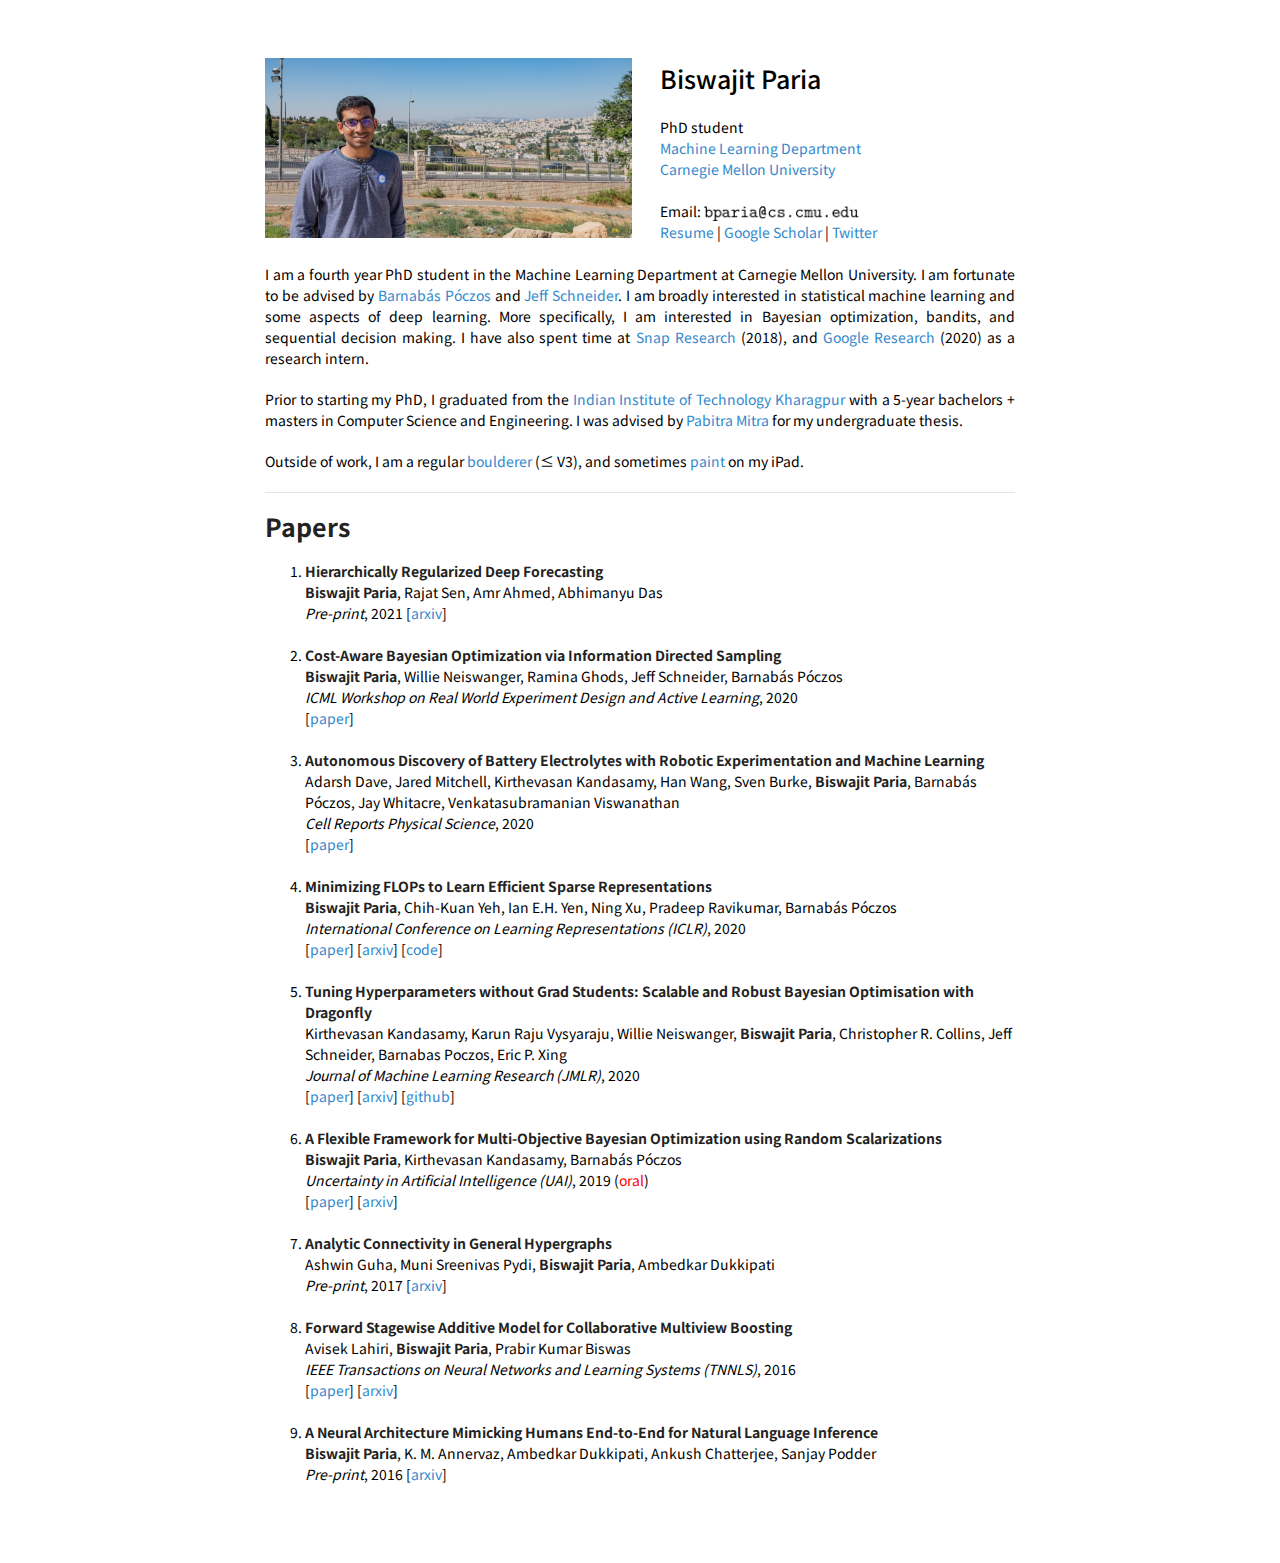
==== index.html @ da29a00e "Updating papers and main text" ====
<!doctype html>
<html>

<head>
    <meta charset="utf-8">
    <meta http-equiv="X-UA-Compatible" content="chrome=1">
    <title>Biswajit Paria Homepage</title>

    <link rel="stylesheet" href="styles/style.css">
    <link rel="stylesheet" href="styles/pygment_trac.css">
    <meta name="viewport" content="width=device-width, initial-scale=1, user-scalable=no">

    <!-- Global site tag (gtag.js) - Google Analytics -->
    <script async src="https://www.googletagmanager.com/gtag/js?id=UA-78443229-1"></script>
    <script>
    window.dataLayer = window.dataLayer || [];
    function gtag(){dataLayer.push(arguments);}
    gtag('js', new Date());

    gtag('config', 'UA-78443229-1');
    </script>

</head>

<body>
    <div class='wrapper'>
        <div>
            <div style="display: inline-block;">
                <a href="https://en.wikipedia.org/wiki/Jerusalem" target="_blank">
                    <img href="https://en.wikipedia.org/wiki/Jerusalem" src="./img/jerusalem.jpg" height=180/>
                </a>
            </div>
            <div style="display: inline-block; margin:0 0 0 25px;">
                <p style="font-size:25px; font-weight:500;">Biswajit Paria</p>
                PhD student<br>
                <a href="https://www.ml.cmu.edu/" target="_blank">Machine Learning Department</a><br>
                <a href="https://www.cmu.edu/" target="_blank">Carnegie Mellon University</a><br>
                <br>
                Email: <img align="center" src="./img/cmu_email.png" height=15/><br>
                <a href="files/bparia_resume.pdf">Resume</a> |
                <a href="https://scholar.google.com/citations?user=8tgfu84AAAAJ&hl=en">Google Scholar</a> |
                <a href="https://twitter.com/biswajitsc">Twitter</a>
            </div>
        </div>

        <br>

        <p align='justify'>
            I am a fourth year PhD student in the Machine Learning Department at
            Carnegie Mellon University. I am fortunate to be advised by
            <a href="https://www.cs.cmu.edu/~bapoczos/">Barnabás Póczos</a> and
            <a href="https://www.cs.cmu.edu/~schneide/">Jeff Schneider</a>. I am
            broadly interested in statistical machine learning and some aspects
            of deep learning. More specifically, I am interested in Bayesian optimization,
            bandits, and sequential decision making. I have also spent time at
            <a href="https://research.snap.com/">Snap Research</a> (2018),
            and <a href="https://research.google/">Google Research</a> (2020) as a research intern.
        </p>

        <p align='justify'>
            Prior to starting my PhD, I graduated from the <a href="http://iitkgp.ac.in">Indian Institute of Technology Kharagpur</a>
            with a 5-year bachelors + masters in Computer Science and Engineering.
            I was advised by <a href="http://cse.iitkgp.ac.in/~pabitra/">Pabitra Mitra</a>
            for my undergraduate thesis.
        </p>

        <p align='justify'>
            Outside of work, I am a regular <a href="https://en.wikipedia.org/wiki/Bouldering">boulderer</a> (≤ V3),
            and sometimes <a href="https://www.deviantart.com/biswajitsc/gallery">paint</a> on my iPad.
        </p>
        <hr>
        <h1>Papers</h1>
        <ol>
            <li>
                <b>Hierarchically Regularized Deep Forecasting</b><br>
                <b>Biswajit Paria</b>, Rajat Sen, Amr Ahmed, Abhimanyu Das<br>
                <i>Pre-print</i>, 2021 [<a href="https://arxiv.org/pdf/2106.07630.pdf">arxiv</a>]
            </li>
            <br>
            <li>
                <b>Cost-Aware Bayesian Optimization via Information Directed Sampling</b><br>
                <b>Biswajit Paria</b>, Willie Neiswanger, Ramina Ghods, Jeff Schneider, Barnabás Póczos<br>
                <i>ICML Workshop on Real World Experiment Design and Active Learning</i>, 2020<br>
                [<a href="https://realworldml.github.io/files/cr/29_Cost_Aware_BO_ICML_2020_Workshop.pdf">paper</a>]
            </li>
            <br>
            <li>
                <b>Autonomous Discovery of Battery Electrolytes with Robotic Experimentation and Machine Learning</b><br>
                Adarsh Dave, Jared Mitchell, Kirthevasan Kandasamy, Han Wang, Sven Burke, <b>Biswajit Paria</b>, Barnabás Póczos, Jay Whitacre, Venkatasubramanian Viswanathan<br>
                <i>Cell Reports Physical Science</i>, 2020<br>
                [<a href="https://www.sciencedirect.com/science/article/pii/S2666386420302861">paper</a>]
            </li>
            <br>
            <li>
                <b>Minimizing FLOPs to Learn Efficient Sparse Representations</b><br>
                <b>Biswajit Paria</b>, Chih-Kuan Yeh, Ian E.H. Yen, Ning Xu, Pradeep Ravikumar, Barnabás Póczos<br>
                <i>International Conference on Learning Representations (ICLR)</i>, 2020<br>
                [<a href="https://openreview.net/pdf?id=SygpC6Ntvr">paper</a>]
                [<a href="https://arxiv.org/pdf/2004.05665.pdf">arxiv</a>]
                [<a href="https://github.com/biswajitsc/sparse-embed">code</a>]
            </li>
            <br>
            <li>
                <b>Tuning Hyperparameters without Grad Students: Scalable and Robust Bayesian Optimisation with Dragonfly</b><br>
                Kirthevasan Kandasamy, Karun Raju Vysyaraju, Willie Neiswanger, <b>Biswajit Paria</b>,
                Christopher R. Collins, Jeff Schneider, Barnabas Poczos, Eric P. Xing<br>
                <i>Journal of Machine Learning Research (JMLR)</i>, 2020<br>
                [<a href="https://www.jmlr.org/papers/volume21/18-223/18-223.pdf">paper</a>]
                [<a href="https://arxiv.org/pdf/1903.06694.pdf">arxiv</a>]
                [<a href="https://github.com/dragonfly/dragonfly">github</a>]

            </li>
            <br>
            <li>
                <b>A Flexible Framework for Multi-Objective Bayesian Optimization using Random Scalarizations</b><br>
                <b>Biswajit Paria</b>, Kirthevasan Kandasamy, Barnabás Póczos<br>
                <i>Uncertainty in Artificial Intelligence (UAI)</i>, 2019 (<font color='red'>oral</font>)<br>
                [<a href="http://auai.org/uai2019/proceedings/papers/267.pdf">paper</a>]
                [<a href="https://arxiv.org/pdf/1805.12168.pdf">arxiv</a>]
            </li>
            <br>
            <li>
                <b>Analytic Connectivity in General Hypergraphs</b><br>
                Ashwin Guha, Muni Sreenivas Pydi, <b>Biswajit Paria</b>, Ambedkar Dukkipati<br>
                <i>Pre-print</i>, 2017 [<a href="https://arxiv.org/pdf/1701.04548">arxiv</a>]
            </li>
            <br>
            <li>
                <b>Forward Stagewise Additive Model for Collaborative Multiview Boosting</b><br>
                Avisek Lahiri, <b>Biswajit Paria</b>, Prabir Kumar Biswas<br>
                <i>IEEE Transactions on Neural Networks and Learning Systems (TNNLS)</i>, 2016<br>
                [<a href="https://ieeexplore.ieee.org/abstract/document/7778196">paper</a>]
                [<a href="https://arxiv.org/pdf/1608.01874">arxiv</a>]
            </li>
            <br>
            <li>
                <b>A Neural Architecture Mimicking Humans End-to-End for Natural Language Inference</b><br>
                <b>Biswajit Paria</b>, K. M. Annervaz, Ambedkar Dukkipati, Ankush Chatterjee, Sanjay Podder<br>
                <i>Pre-print</i>, 2016 [<a href="https://arxiv.org/pdf/1611.04741">arxiv</a>]
            </li>
        </ol>
    </div>
</body>

</html>
---- styles/style.css ----
@import url(https://fonts.googleapis.com/css2?family=Noto+Sans+JP:wght@300;400;500;700&family=Noto+Sans:ital,wght@0,400;0,700;1,400;1,700);

body {
  padding:50px;
  font: 14px/1.5 "Noto Sans JP", "Helvetica Neue", Helvetica, Arial, sans-serif;
  /* font:15px "Noto Sans", "Helvetica Neue", Helvetica, Arial, sans-serif;*/
  color: #000;
  font-weight:400;
}

b {
  font:14px/1.5 "Noto Sans JP", Arial, "Arial", Arial, sans-serif;
  color:#222;
  font-weight:700;
}

h1, h2, h3, h4, h5, h6 {
  color:#222;
  margin:0 0 20px;
}

p, ul, ol, table, pre, dl {
  margin:0 0 20px;
}

h1, h2, h3 {
  line-height:1.1;
}

h1 {
  font-size:25px;
}

h2 {
  color:#393939;
}

h3, h4, h5, h6 {
  color:#494949;
}

a {
  /*color:#39c*/
  color:#38c;
  font-weight:400;
  text-decoration:none;
}

a small {
  font-size:11px;
  color:#777;
  margin-top:-0.6em;
  display:block;
}

.wrapper {
  width:750px;
  margin:0 auto;
}

blockquote {
  border-left:1px solid #e5e5e5;
  margin:0;
  padding:0 0 0 20px;
  font-style:italic;
}

code, pre {
  font-family:Monaco, Bitstream Vera Sans Mono, Lucida Console, Terminal;
  color:#333;
  font-size:12px;
}

pre {
  padding:8px 15px;
  background: #f8f8f8;  
  border-radius:5px;
  border:1px solid #e5e5e5;
  overflow-x: auto;
}

table {
  width:100%;
  border-collapse:collapse;
}

th, td {
  text-align:left;
  padding:5px 10px;
  border-bottom:1px solid #e5e5e5;
}

dt {
  color:#444;
  font-weight:700;
}

th {
  color:#444;
}

img {
  max-width:100%;
}

header {
  width:100px;
  float:left;
  position:fixed;
}

header ul {
  list-style:none;
  height:40px;
  
  padding:0;
  
  background: #eee;
  background: -moz-linear-gradient(top, #f8f8f8 0%, #dddddd 100%);
  background: -webkit-gradient(linear, left top, left bottom, color-stop(0%,#f8f8f8), color-stop(100%,#dddddd));
  background: -webkit-linear-gradient(top, #f8f8f8 0%,#dddddd 100%);
  background: -o-linear-gradient(top, #f8f8f8 0%,#dddddd 100%);
  background: -ms-linear-gradient(top, #f8f8f8 0%,#dddddd 100%);
  background: linear-gradient(top, #f8f8f8 0%,#dddddd 100%);
  
  border-radius:5px;
  border:1px solid #d2d2d2;
  box-shadow:inset #fff 0 1px 0, inset rgba(0,0,0,0.03) 0 -1px 0;
  width:270px;
}

header li {
  width:89px;
  float:left;
  border-right:1px solid #d2d2d2;
  height:40px;
}

header ul a {
  line-height:1;
  font-size:11px;
  color:#999;
  display:block;
  text-align:center;
  padding-top:6px;
  height:40px;
}

strong {
  color:#222;
  font-weight:700;
}

header ul li + li {
  width:88px;
  border-left:1px solid #fff;
}

header ul li + li + li {
  border-right:none;
  width:89px;
}

header ul a strong {
  font-size:14px;
  display:block;
  color:#222;
}

section {
  width:800px;
  float:right;
  padding-bottom:50px;
}

small {
  font-size:11px;
}

hr {
  border:0;
  background:#e5e5e5;
  height:1px;
  margin:0 0 20px;
}

footer {
  width:270px;
  float:left;
  position:fixed;
  bottom:50px;
}

@media print, screen and (max-width: 960px) {
  
  div.wrapper {
    width:auto;
    margin:0;
  }
  
  header, section, footer {
    float:none;
    position:static;
    width:auto;
  }
  
  header {
    padding-right:320px;
  }
  
  section {
    border:1px solid #e5e5e5;
    border-width:1px 0;
    padding:20px 0;
    margin:0 0 20px;
  }
  
  header a small {
    display:inline;
  }
  
  header ul {
    position:absolute;
    right:50px;
    top:52px;
  }
}

@media print, screen and (max-width: 720px) {
  body {
    word-wrap:break-word;
  }
  
  header {
    padding:0;
  }
  
  header ul, header p.view {
    position:static;
  }
  
  pre, code {
    word-wrap:normal;
  }
}

@media print, screen and (max-width: 480px) {
  body {
    padding:15px;
  }
  
  header ul {
    display:none;
  }
}

@media print {
  body {
    padding:0.4in;
    font-size:12pt;
    color:#444;
  }
}
---- styles/pygment_trac.css ----
.highlight  { background: #ffffff; }
.highlight .c { color: #999988; font-style: italic } /* Comment */
.highlight .err { color: #a61717; background-color: #e3d2d2 } /* Error */
.highlight .k { font-weight: bold } /* Keyword */
.highlight .o { font-weight: bold } /* Operator */
.highlight .cm { color: #999988; font-style: italic } /* Comment.Multiline */
.highlight .cp { color: #999999; font-weight: bold } /* Comment.Preproc */
.highlight .c1 { color: #999988; font-style: italic } /* Comment.Single */
.highlight .cs { color: #999999; font-weight: bold; font-style: italic } /* Comment.Special */
.highlight .gd { color: #000000; background-color: #ffdddd } /* Generic.Deleted */
.highlight .gd .x { color: #000000; background-color: #ffaaaa } /* Generic.Deleted.Specific */
.highlight .ge { font-style: italic } /* Generic.Emph */
.highlight .gr { color: #aa0000 } /* Generic.Error */
.highlight .gh { color: #999999 } /* Generic.Heading */
.highlight .gi { color: #000000; background-color: #ddffdd } /* Generic.Inserted */
.highlight .gi .x { color: #000000; background-color: #aaffaa } /* Generic.Inserted.Specific */
.highlight .go { color: #888888 } /* Generic.Output */
.highlight .gp { color: #555555 } /* Generic.Prompt */
.highlight .gs { font-weight: bold } /* Generic.Strong */
.highlight .gu { color: #800080; font-weight: bold; } /* Generic.Subheading */
.highlight .gt { color: #aa0000 } /* Generic.Traceback */
.highlight .kc { font-weight: bold } /* Keyword.Constant */
.highlight .kd { font-weight: bold } /* Keyword.Declaration */
.highlight .kn { font-weight: bold } /* Keyword.Namespace */
.highlight .kp { font-weight: bold } /* Keyword.Pseudo */
.highlight .kr { font-weight: bold } /* Keyword.Reserved */
.highlight .kt { color: #445588; font-weight: bold } /* Keyword.Type */
.highlight .m { color: #009999 } /* Literal.Number */
.highlight .s { color: #d14 } /* Literal.String */
.highlight .na { color: #008080 } /* Name.Attribute */
.highlight .nb { color: #0086B3 } /* Name.Builtin */
.highlight .nc { color: #445588; font-weight: bold } /* Name.Class */
.highlight .no { color: #008080 } /* Name.Constant */
.highlight .ni { color: #800080 } /* Name.Entity */
.highlight .ne { color: #990000; font-weight: bold } /* Name.Exception */
.highlight .nf { color: #990000; font-weight: bold } /* Name.Function */
.highlight .nn { color: #555555 } /* Name.Namespace */
.highlight .nt { color: #000080 } /* Name.Tag */
.highlight .nv { color: #008080 } /* Name.Variable */
.highlight .ow { font-weight: bold } /* Operator.Word */
.highlight .w { color: #bbbbbb } /* Text.Whitespace */
.highlight .mf { color: #009999 } /* Literal.Number.Float */
.highlight .mh { color: #009999 } /* Literal.Number.Hex */
.highlight .mi { color: #009999 } /* Literal.Number.Integer */
.highlight .mo { color: #009999 } /* Literal.Number.Oct */
.highlight .sb { color: #d14 } /* Literal.String.Backtick */
.highlight .sc { color: #d14 } /* Literal.String.Char */
.highlight .sd { color: #d14 } /* Literal.String.Doc */
.highlight .s2 { color: #d14 } /* Literal.String.Double */
.highlight .se { color: #d14 } /* Literal.String.Escape */
.highlight .sh { color: #d14 } /* Literal.String.Heredoc */
.highlight .si { color: #d14 } /* Literal.String.Interpol */
.highlight .sx { color: #d14 } /* Literal.String.Other */
.highlight .sr { color: #009926 } /* Literal.String.Regex */
.highlight .s1 { color: #d14 } /* Literal.String.Single */
.highlight .ss { color: #990073 } /* Literal.String.Symbol */
.highlight .bp { color: #999999 } /* Name.Builtin.Pseudo */
.highlight .vc { color: #008080 } /* Name.Variable.Class */
.highlight .vg { color: #008080 } /* Name.Variable.Global */
.highlight .vi { color: #008080 } /* Name.Variable.Instance */
.highlight .il { color: #009999 } /* Literal.Number.Integer.Long */

.type-csharp .highlight .k { color: #0000FF }
.type-csharp .highlight .kt { color: #0000FF }
.type-csharp .highlight .nf { color: #000000; font-weight: normal }
.type-csharp .highlight .nc { color: #2B91AF }
.type-csharp .highlight .nn { color: #000000 }
.type-csharp .highlight .s { color: #A31515 }
.type-csharp .highlight .sc { color: #A31515 }
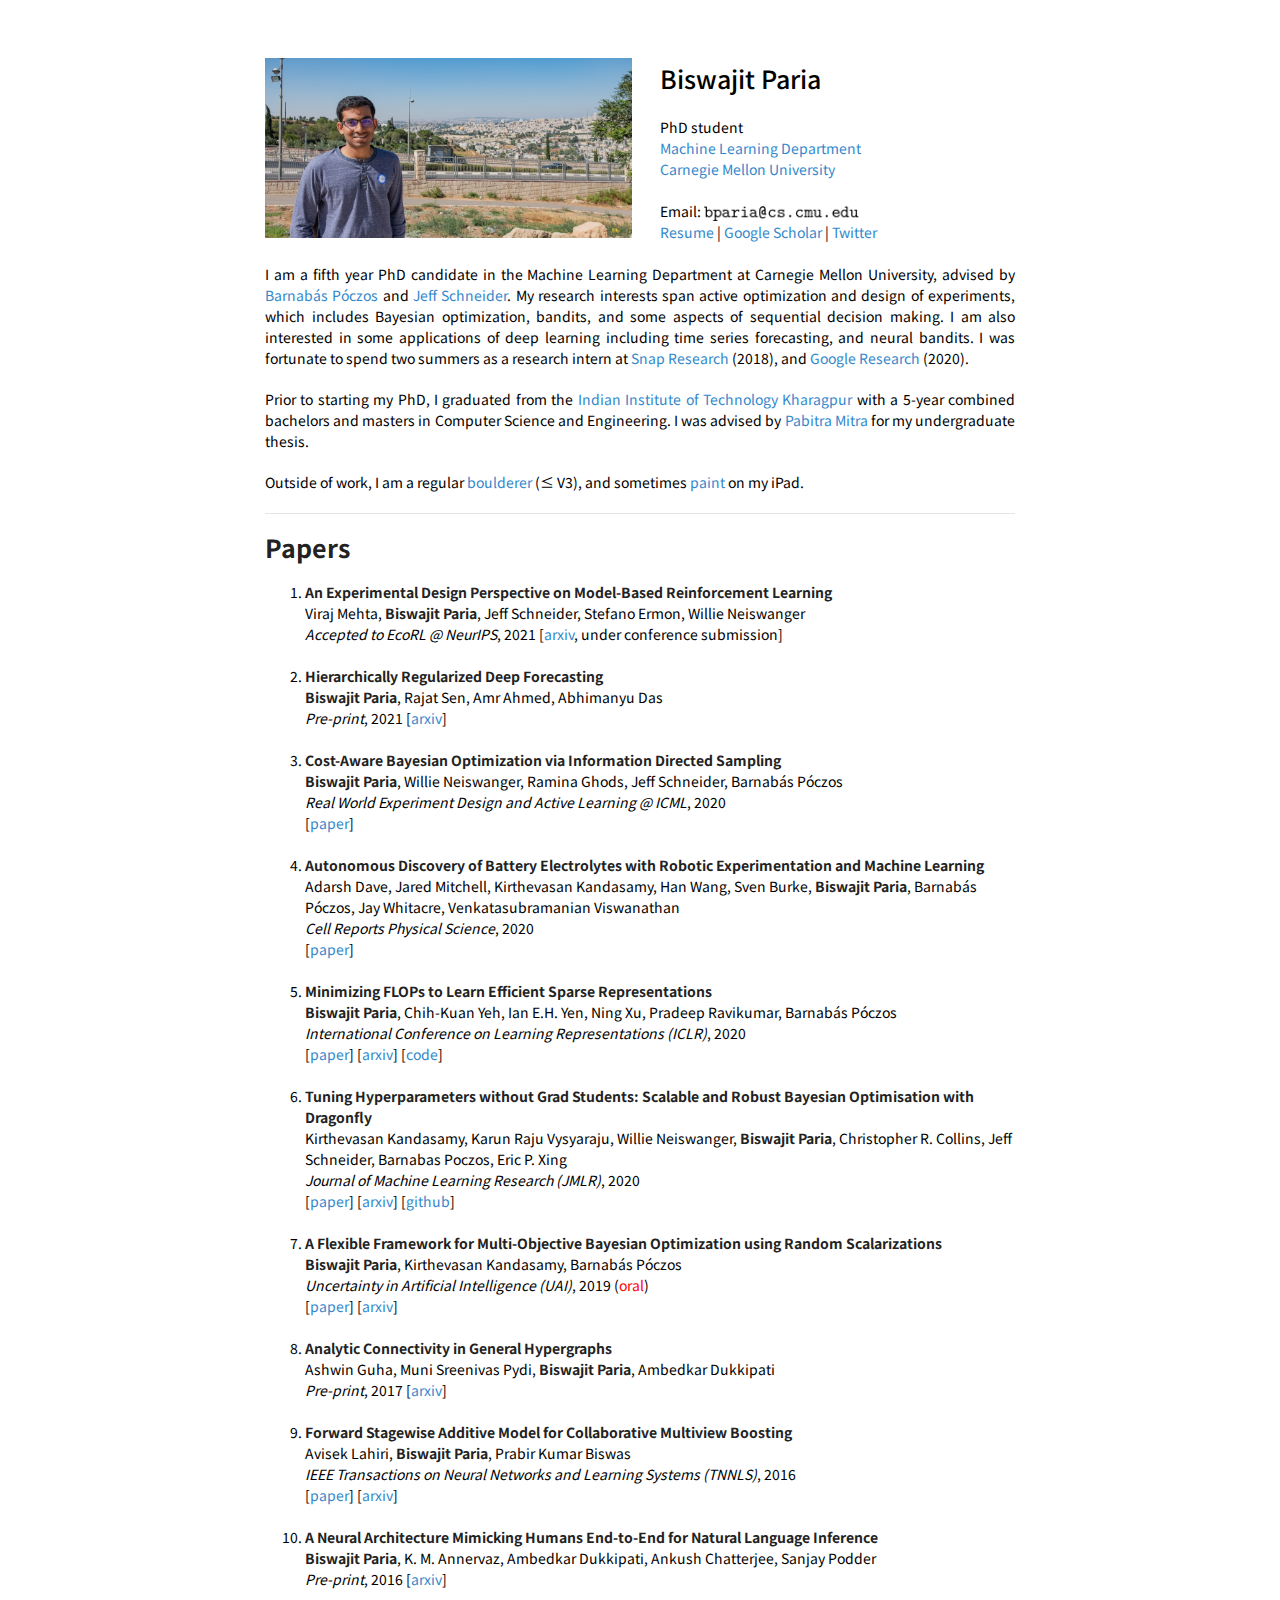
==== commit 7a1df27a: "Updated papers and resume" ====
--- a/index.html
+++ b/index.html
@@ -37,7 +37,7 @@
                 <a href="https://www.cmu.edu/" target="_blank">Carnegie Mellon University</a><br>
                 <br>
                 Email: <img align="center" src="./img/cmu_email.png" height=15/><br>
-                <a href="files/bparia_resume.pdf">Resume</a> |
+                <a href="files/biswajit_resume.pdf">Resume</a> |
                 <a href="https://scholar.google.com/citations?user=8tgfu84AAAAJ&hl=en">Google Scholar</a> |
                 <a href="https://twitter.com/biswajitsc">Twitter</a>
             </div>
@@ -46,20 +46,21 @@
         <br>
 
         <p align='justify'>
-            I am a fourth year PhD student in the Machine Learning Department at
-            Carnegie Mellon University. I am fortunate to be advised by
+            I am a fifth year PhD candidate in the Machine Learning Department at
+            Carnegie Mellon University, advised by
             <a href="https://www.cs.cmu.edu/~bapoczos/">Barnabás Póczos</a> and
-            <a href="https://www.cs.cmu.edu/~schneide/">Jeff Schneider</a>. I am
-            broadly interested in statistical machine learning and some aspects
-            of deep learning. More specifically, I am interested in Bayesian optimization,
-            bandits, and sequential decision making. I have also spent time at
+            <a href="https://www.cs.cmu.edu/~schneide/">Jeff Schneider</a>. My research interests
+            span active optimization and design of experiments, which includes Bayesian optimization,
+            bandits, and some aspects of sequential decision making. I am also interested in some applications
+            of deep learning including time series forecasting, and neural bandits. I was fortunate to spend
+            two summers as a research intern at
             <a href="https://research.snap.com/">Snap Research</a> (2018),
-            and <a href="https://research.google/">Google Research</a> (2020) as a research intern.
+            and <a href="https://research.google/">Google Research</a> (2020).
         </p>
 
         <p align='justify'>
             Prior to starting my PhD, I graduated from the <a href="http://iitkgp.ac.in">Indian Institute of Technology Kharagpur</a>
-            with a 5-year bachelors + masters in Computer Science and Engineering.
+            with a 5-year combined bachelors and masters in Computer Science and Engineering.
             I was advised by <a href="http://cse.iitkgp.ac.in/~pabitra/">Pabitra Mitra</a>
             for my undergraduate thesis.
         </p>
@@ -72,6 +73,12 @@
         <h1>Papers</h1>
         <ol>
             <li>
+                <b>An Experimental Design Perspective on Model-Based Reinforcement Learning</b><br>
+                Viraj Mehta, <b>Biswajit Paria</b>, Jeff Schneider, Stefano Ermon, Willie Neiswanger<br>
+                <i>Accepted to EcoRL @ NeurIPS</i>, 2021 [<a href="https://arxiv.org/pdf/2112.05244.pdf">arxiv</a>, under conference submission]
+            </li>
+            <br>
+            <li>
                 <b>Hierarchically Regularized Deep Forecasting</b><br>
                 <b>Biswajit Paria</b>, Rajat Sen, Amr Ahmed, Abhimanyu Das<br>
                 <i>Pre-print</i>, 2021 [<a href="https://arxiv.org/pdf/2106.07630.pdf">arxiv</a>]
@@ -80,7 +87,7 @@
             <li>
                 <b>Cost-Aware Bayesian Optimization via Information Directed Sampling</b><br>
                 <b>Biswajit Paria</b>, Willie Neiswanger, Ramina Ghods, Jeff Schneider, Barnabás Póczos<br>
-                <i>ICML Workshop on Real World Experiment Design and Active Learning</i>, 2020<br>
+                <i>Real World Experiment Design and Active Learning @ ICML</i>, 2020<br>
                 [<a href="https://realworldml.github.io/files/cr/29_Cost_Aware_BO_ICML_2020_Workshop.pdf">paper</a>]
             </li>
             <br>
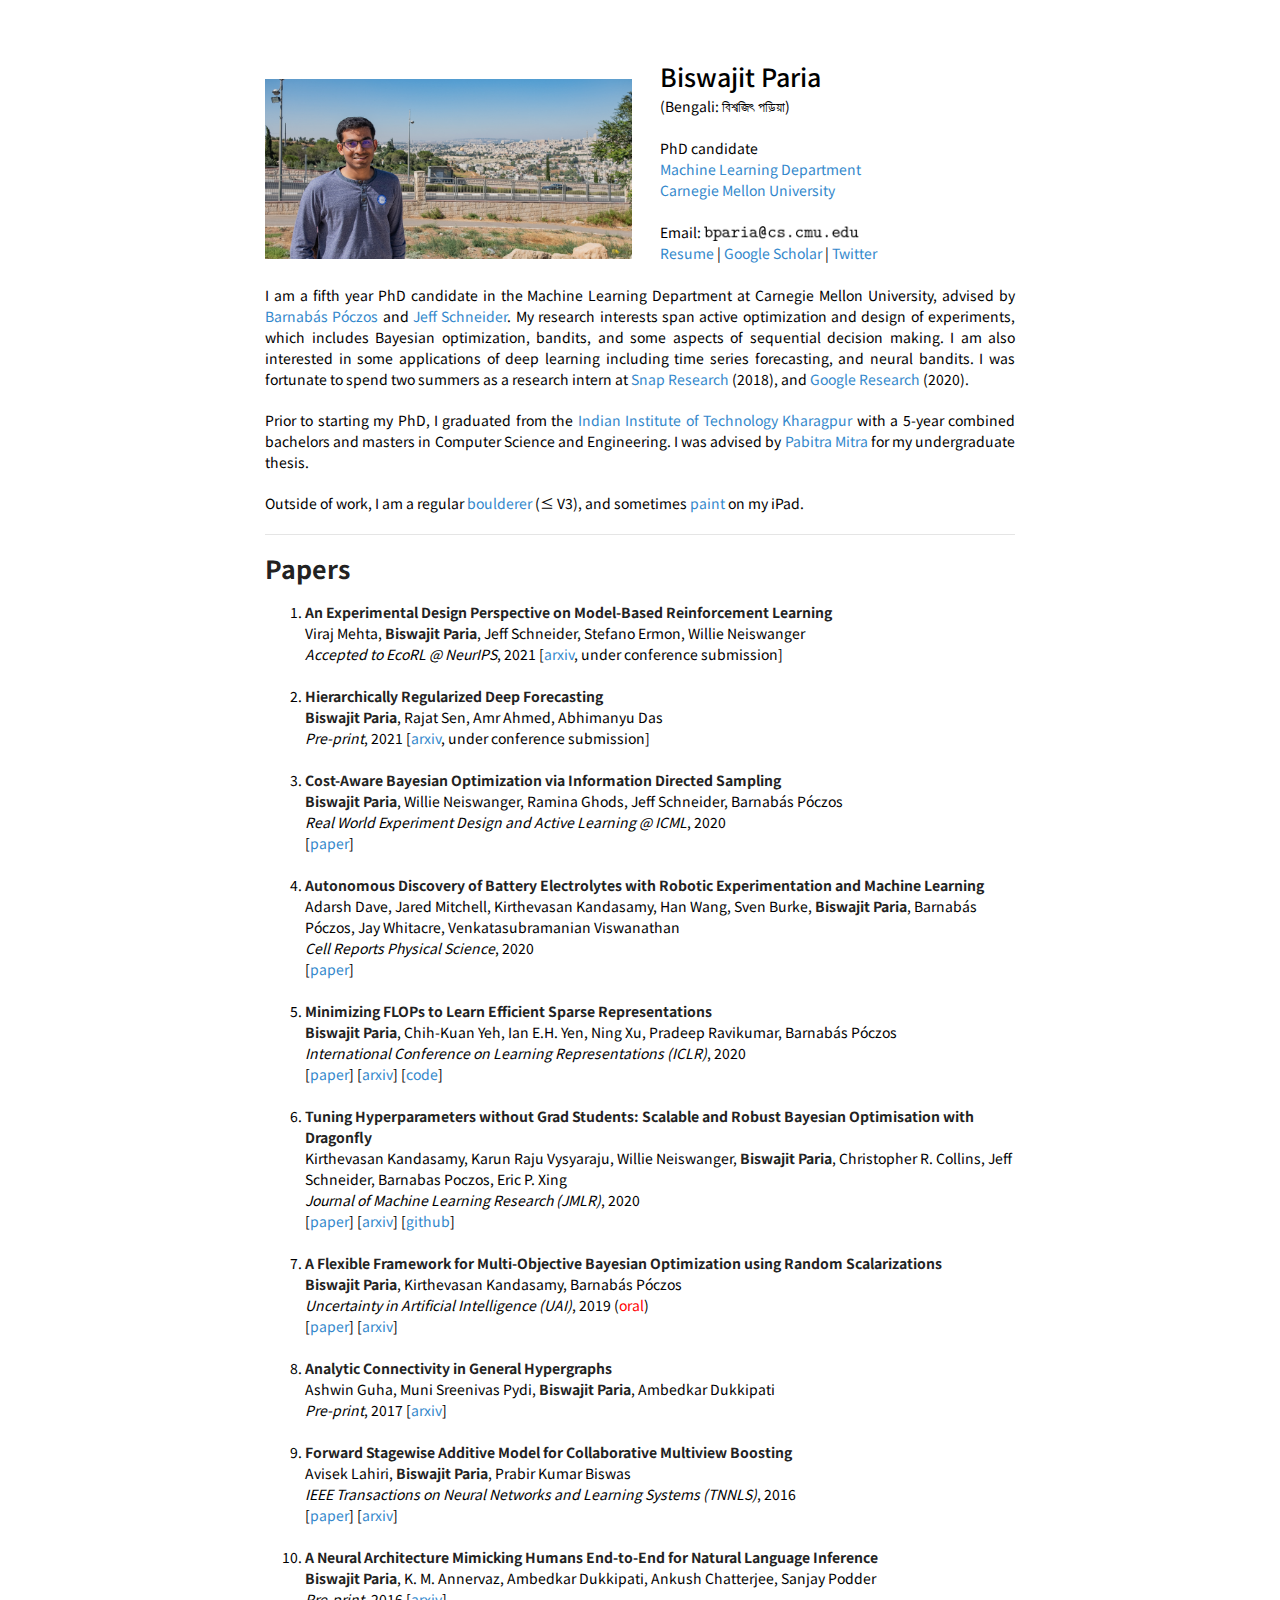
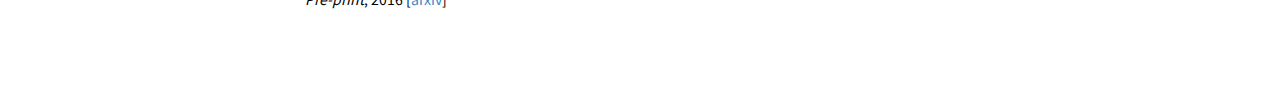
==== commit dc0aaae4: "Added bangla name and minor edits" ====
--- a/index.html
+++ b/index.html
@@ -31,8 +31,11 @@
                 </a>
             </div>
             <div style="display: inline-block; margin:0 0 0 25px;">
-                <p style="font-size:25px; font-weight:500;">Biswajit Paria</p>
-                PhD student<br>
+                <p style="font-size:25px; font-weight:500; margin: 0 0 0 0">
+                    Biswajit Paria
+                </p>
+                (Bengali: বিশ্বজিৎ পড়িয়া)<br><br>
+                PhD candidate<br>
                 <a href="https://www.ml.cmu.edu/" target="_blank">Machine Learning Department</a><br>
                 <a href="https://www.cmu.edu/" target="_blank">Carnegie Mellon University</a><br>
                 <br>
@@ -81,7 +84,7 @@
             <li>
                 <b>Hierarchically Regularized Deep Forecasting</b><br>
                 <b>Biswajit Paria</b>, Rajat Sen, Amr Ahmed, Abhimanyu Das<br>
-                <i>Pre-print</i>, 2021 [<a href="https://arxiv.org/pdf/2106.07630.pdf">arxiv</a>]
+                <i>Pre-print</i>, 2021 [<a href="https://arxiv.org/pdf/2106.07630.pdf">arxiv</a>, under conference submission]
             </li>
             <br>
             <li>
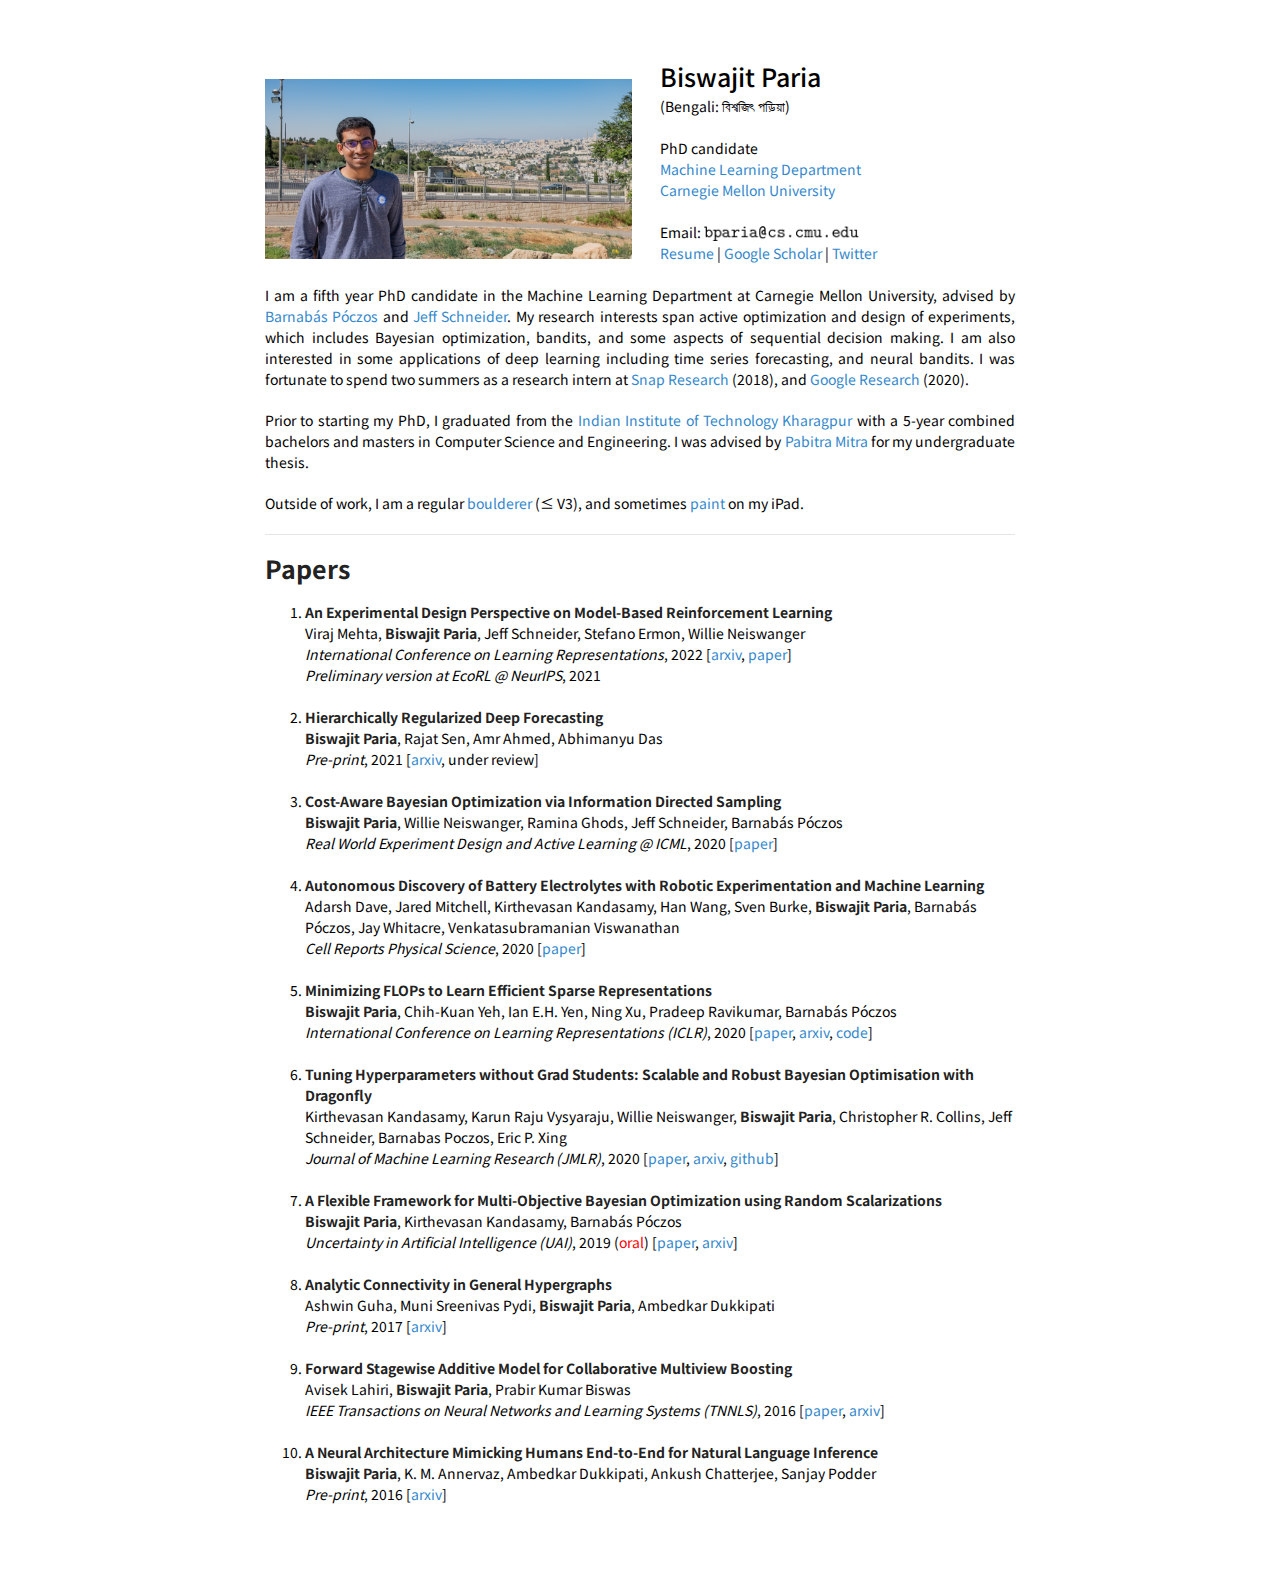
==== commit 466ed730: "Updated papers and CV" ====
--- a/index.html
+++ b/index.html
@@ -78,55 +78,58 @@
             <li>
                 <b>An Experimental Design Perspective on Model-Based Reinforcement Learning</b><br>
                 Viraj Mehta, <b>Biswajit Paria</b>, Jeff Schneider, Stefano Ermon, Willie Neiswanger<br>
-                <i>Accepted to EcoRL @ NeurIPS</i>, 2021 [<a href="https://arxiv.org/pdf/2112.05244.pdf">arxiv</a>, under conference submission]
+                <i>International Conference on Learning Representations</i>, 2022
+                [<a href="https://arxiv.org/pdf/2112.05244.pdf">arxiv</a>,
+                <a href="https://openreview.net/pdf?id=0no8Motr-zO">paper</a>]<br>
+                <i>Preliminary version at EcoRL @ NeurIPS</i>, 2021
             </li>
             <br>
             <li>
                 <b>Hierarchically Regularized Deep Forecasting</b><br>
                 <b>Biswajit Paria</b>, Rajat Sen, Amr Ahmed, Abhimanyu Das<br>
-                <i>Pre-print</i>, 2021 [<a href="https://arxiv.org/pdf/2106.07630.pdf">arxiv</a>, under conference submission]
+                <i>Pre-print</i>, 2021 [<a href="https://arxiv.org/pdf/2106.07630.pdf">arxiv</a>, under review]
             </li>
             <br>
             <li>
                 <b>Cost-Aware Bayesian Optimization via Information Directed Sampling</b><br>
                 <b>Biswajit Paria</b>, Willie Neiswanger, Ramina Ghods, Jeff Schneider, Barnabás Póczos<br>
-                <i>Real World Experiment Design and Active Learning @ ICML</i>, 2020<br>
+                <i>Real World Experiment Design and Active Learning @ ICML</i>, 2020
                 [<a href="https://realworldml.github.io/files/cr/29_Cost_Aware_BO_ICML_2020_Workshop.pdf">paper</a>]
             </li>
             <br>
             <li>
                 <b>Autonomous Discovery of Battery Electrolytes with Robotic Experimentation and Machine Learning</b><br>
                 Adarsh Dave, Jared Mitchell, Kirthevasan Kandasamy, Han Wang, Sven Burke, <b>Biswajit Paria</b>, Barnabás Póczos, Jay Whitacre, Venkatasubramanian Viswanathan<br>
-                <i>Cell Reports Physical Science</i>, 2020<br>
+                <i>Cell Reports Physical Science</i>, 2020
                 [<a href="https://www.sciencedirect.com/science/article/pii/S2666386420302861">paper</a>]
             </li>
             <br>
             <li>
                 <b>Minimizing FLOPs to Learn Efficient Sparse Representations</b><br>
                 <b>Biswajit Paria</b>, Chih-Kuan Yeh, Ian E.H. Yen, Ning Xu, Pradeep Ravikumar, Barnabás Póczos<br>
-                <i>International Conference on Learning Representations (ICLR)</i>, 2020<br>
-                [<a href="https://openreview.net/pdf?id=SygpC6Ntvr">paper</a>]
-                [<a href="https://arxiv.org/pdf/2004.05665.pdf">arxiv</a>]
-                [<a href="https://github.com/biswajitsc/sparse-embed">code</a>]
+                <i>International Conference on Learning Representations (ICLR)</i>, 2020
+                [<a href="https://openreview.net/pdf?id=SygpC6Ntvr">paper</a>,
+                <a href="https://arxiv.org/pdf/2004.05665.pdf">arxiv</a>,
+                <a href="https://github.com/biswajitsc/sparse-embed">code</a>]
             </li>
             <br>
             <li>
                 <b>Tuning Hyperparameters without Grad Students: Scalable and Robust Bayesian Optimisation with Dragonfly</b><br>
                 Kirthevasan Kandasamy, Karun Raju Vysyaraju, Willie Neiswanger, <b>Biswajit Paria</b>,
                 Christopher R. Collins, Jeff Schneider, Barnabas Poczos, Eric P. Xing<br>
-                <i>Journal of Machine Learning Research (JMLR)</i>, 2020<br>
-                [<a href="https://www.jmlr.org/papers/volume21/18-223/18-223.pdf">paper</a>]
-                [<a href="https://arxiv.org/pdf/1903.06694.pdf">arxiv</a>]
-                [<a href="https://github.com/dragonfly/dragonfly">github</a>]
+                <i>Journal of Machine Learning Research (JMLR)</i>, 2020
+                [<a href="https://www.jmlr.org/papers/volume21/18-223/18-223.pdf">paper</a>,
+                <a href="https://arxiv.org/pdf/1903.06694.pdf">arxiv</a>,
+                <a href="https://github.com/dragonfly/dragonfly">github</a>]
 
             </li>
             <br>
             <li>
                 <b>A Flexible Framework for Multi-Objective Bayesian Optimization using Random Scalarizations</b><br>
                 <b>Biswajit Paria</b>, Kirthevasan Kandasamy, Barnabás Póczos<br>
-                <i>Uncertainty in Artificial Intelligence (UAI)</i>, 2019 (<font color='red'>oral</font>)<br>
-                [<a href="http://auai.org/uai2019/proceedings/papers/267.pdf">paper</a>]
-                [<a href="https://arxiv.org/pdf/1805.12168.pdf">arxiv</a>]
+                <i>Uncertainty in Artificial Intelligence (UAI)</i>, 2019 (<font color='red'>oral</font>)
+                [<a href="http://auai.org/uai2019/proceedings/papers/267.pdf">paper</a>,
+                <a href="https://arxiv.org/pdf/1805.12168.pdf">arxiv</a>]
             </li>
             <br>
             <li>
@@ -138,9 +141,9 @@
             <li>
                 <b>Forward Stagewise Additive Model for Collaborative Multiview Boosting</b><br>
                 Avisek Lahiri, <b>Biswajit Paria</b>, Prabir Kumar Biswas<br>
-                <i>IEEE Transactions on Neural Networks and Learning Systems (TNNLS)</i>, 2016<br>
-                [<a href="https://ieeexplore.ieee.org/abstract/document/7778196">paper</a>]
-                [<a href="https://arxiv.org/pdf/1608.01874">arxiv</a>]
+                <i>IEEE Transactions on Neural Networks and Learning Systems (TNNLS)</i>, 2016
+                [<a href="https://ieeexplore.ieee.org/abstract/document/7778196">paper</a>,
+                <a href="https://arxiv.org/pdf/1608.01874">arxiv</a>]
             </li>
             <br>
             <li>
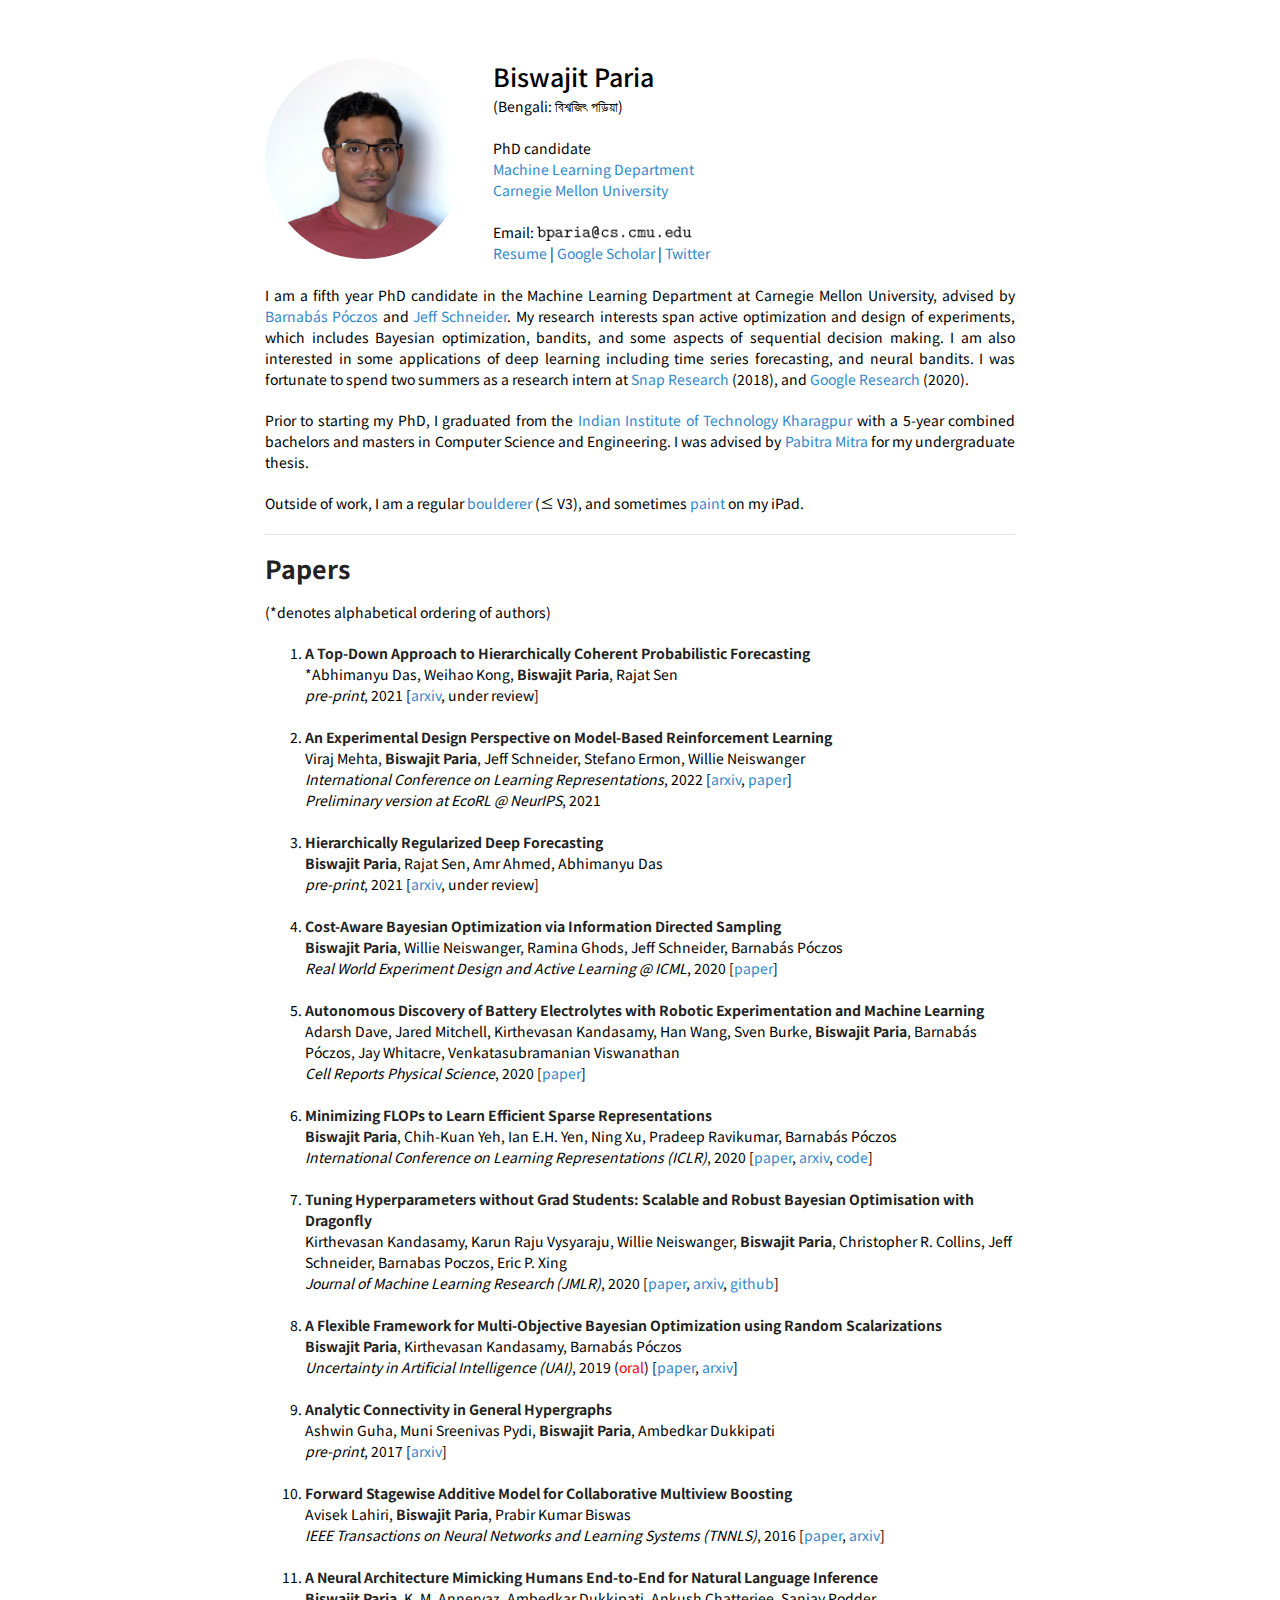
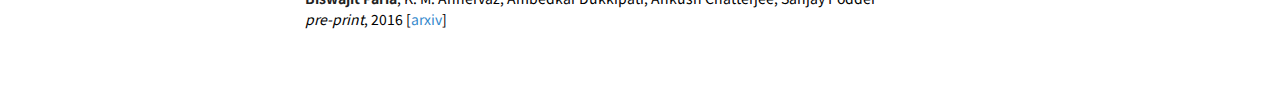
==== commit 4326dc20: "updated papers and added headshot" ====
--- a/index.html
+++ b/index.html
@@ -26,9 +26,7 @@
     <div class='wrapper'>
         <div>
             <div style="display: inline-block;">
-                <a href="https://en.wikipedia.org/wiki/Jerusalem" target="_blank">
-                    <img href="https://en.wikipedia.org/wiki/Jerusalem" src="./img/jerusalem.jpg" height=180/>
-                </a>
+                <img src="./img/headshot.jpg" height=200 style="border-radius: 50%";/>
             </div>
             <div style="display: inline-block; margin:0 0 0 25px;">
                 <p style="font-size:25px; font-weight:500; margin: 0 0 0 0">
@@ -74,7 +72,14 @@
         </p>
         <hr>
         <h1>Papers</h1>
+        <p>(*denotes alphabetical ordering of authors)</p>
         <ol>
+            <li>
+                <b>A Top-Down Approach to Hierarchically Coherent Probabilistic Forecasting</b><br>
+                *Abhimanyu Das, Weihao Kong, <b>Biswajit Paria</b>, Rajat Sen<br>
+                <i>pre-print</i>, 2021 [<a href="https://arxiv.org/pdf/2204.10414.pdf">arxiv</a>, under review]
+            </li>
+            <br>
             <li>
                 <b>An Experimental Design Perspective on Model-Based Reinforcement Learning</b><br>
                 Viraj Mehta, <b>Biswajit Paria</b>, Jeff Schneider, Stefano Ermon, Willie Neiswanger<br>
@@ -87,7 +92,7 @@
             <li>
                 <b>Hierarchically Regularized Deep Forecasting</b><br>
                 <b>Biswajit Paria</b>, Rajat Sen, Amr Ahmed, Abhimanyu Das<br>
-                <i>Pre-print</i>, 2021 [<a href="https://arxiv.org/pdf/2106.07630.pdf">arxiv</a>, under review]
+                <i>pre-print</i>, 2021 [<a href="https://arxiv.org/pdf/2106.07630.pdf">arxiv</a>, under review]
             </li>
             <br>
             <li>
@@ -135,7 +140,7 @@
             <li>
                 <b>Analytic Connectivity in General Hypergraphs</b><br>
                 Ashwin Guha, Muni Sreenivas Pydi, <b>Biswajit Paria</b>, Ambedkar Dukkipati<br>
-                <i>Pre-print</i>, 2017 [<a href="https://arxiv.org/pdf/1701.04548">arxiv</a>]
+                <i>pre-print</i>, 2017 [<a href="https://arxiv.org/pdf/1701.04548">arxiv</a>]
             </li>
             <br>
             <li>
@@ -149,7 +154,7 @@
             <li>
                 <b>A Neural Architecture Mimicking Humans End-to-End for Natural Language Inference</b><br>
                 <b>Biswajit Paria</b>, K. M. Annervaz, Ambedkar Dukkipati, Ankush Chatterjee, Sanjay Podder<br>
-                <i>Pre-print</i>, 2016 [<a href="https://arxiv.org/pdf/1611.04741">arxiv</a>]
+                <i>pre-print</i>, 2016 [<a href="https://arxiv.org/pdf/1611.04741">arxiv</a>]
             </li>
         </ol>
     </div>
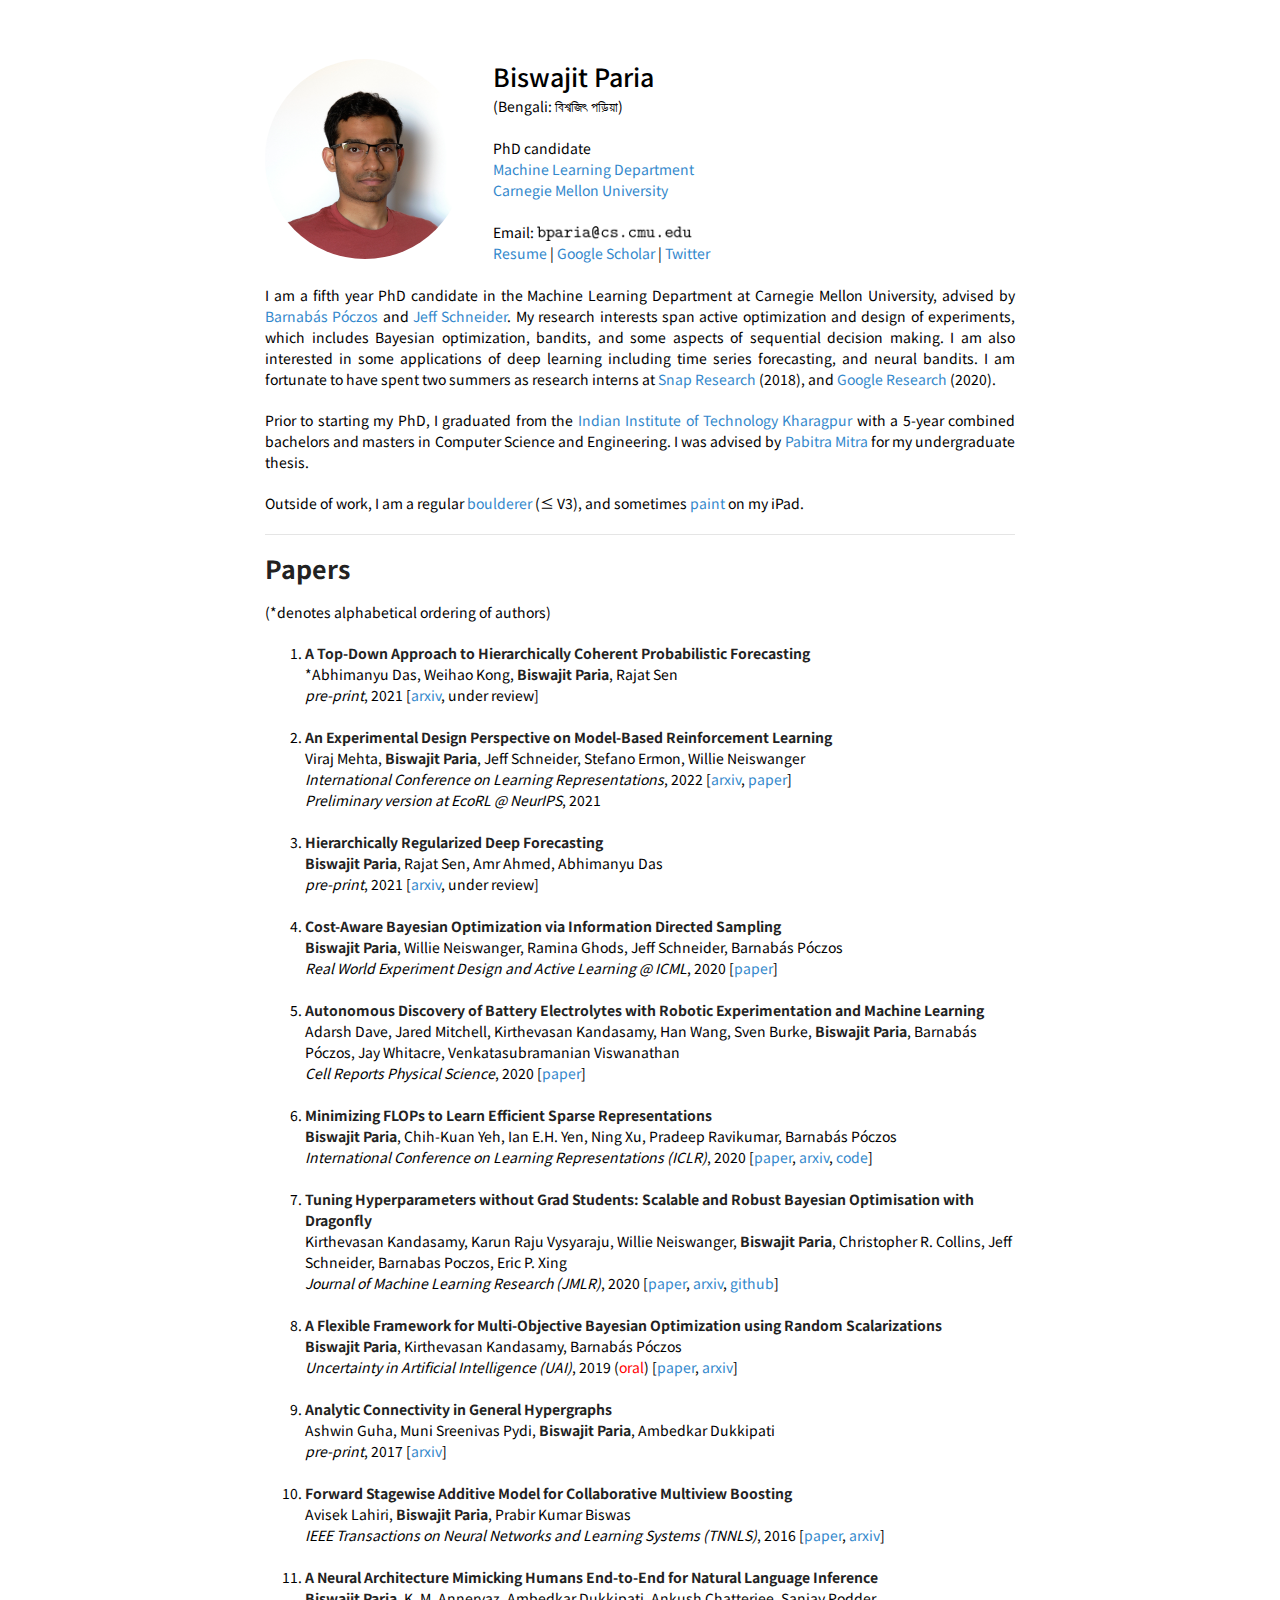
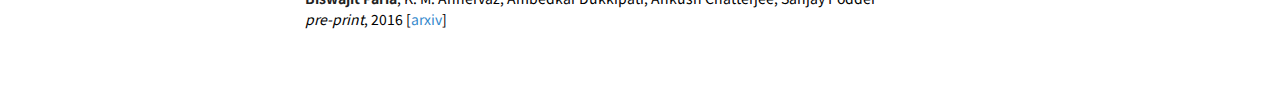
==== commit 6d2b3ff9: "Updated website text" ====
--- a/index.html
+++ b/index.html
@@ -53,8 +53,8 @@
             <a href="https://www.cs.cmu.edu/~schneide/">Jeff Schneider</a>. My research interests
             span active optimization and design of experiments, which includes Bayesian optimization,
             bandits, and some aspects of sequential decision making. I am also interested in some applications
-            of deep learning including time series forecasting, and neural bandits. I was fortunate to spend
-            two summers as a research intern at
+            of deep learning including time series forecasting, and neural bandits. I am fortunate to have spent
+            two summers as research interns at
             <a href="https://research.snap.com/">Snap Research</a> (2018),
             and <a href="https://research.google/">Google Research</a> (2020).
         </p>
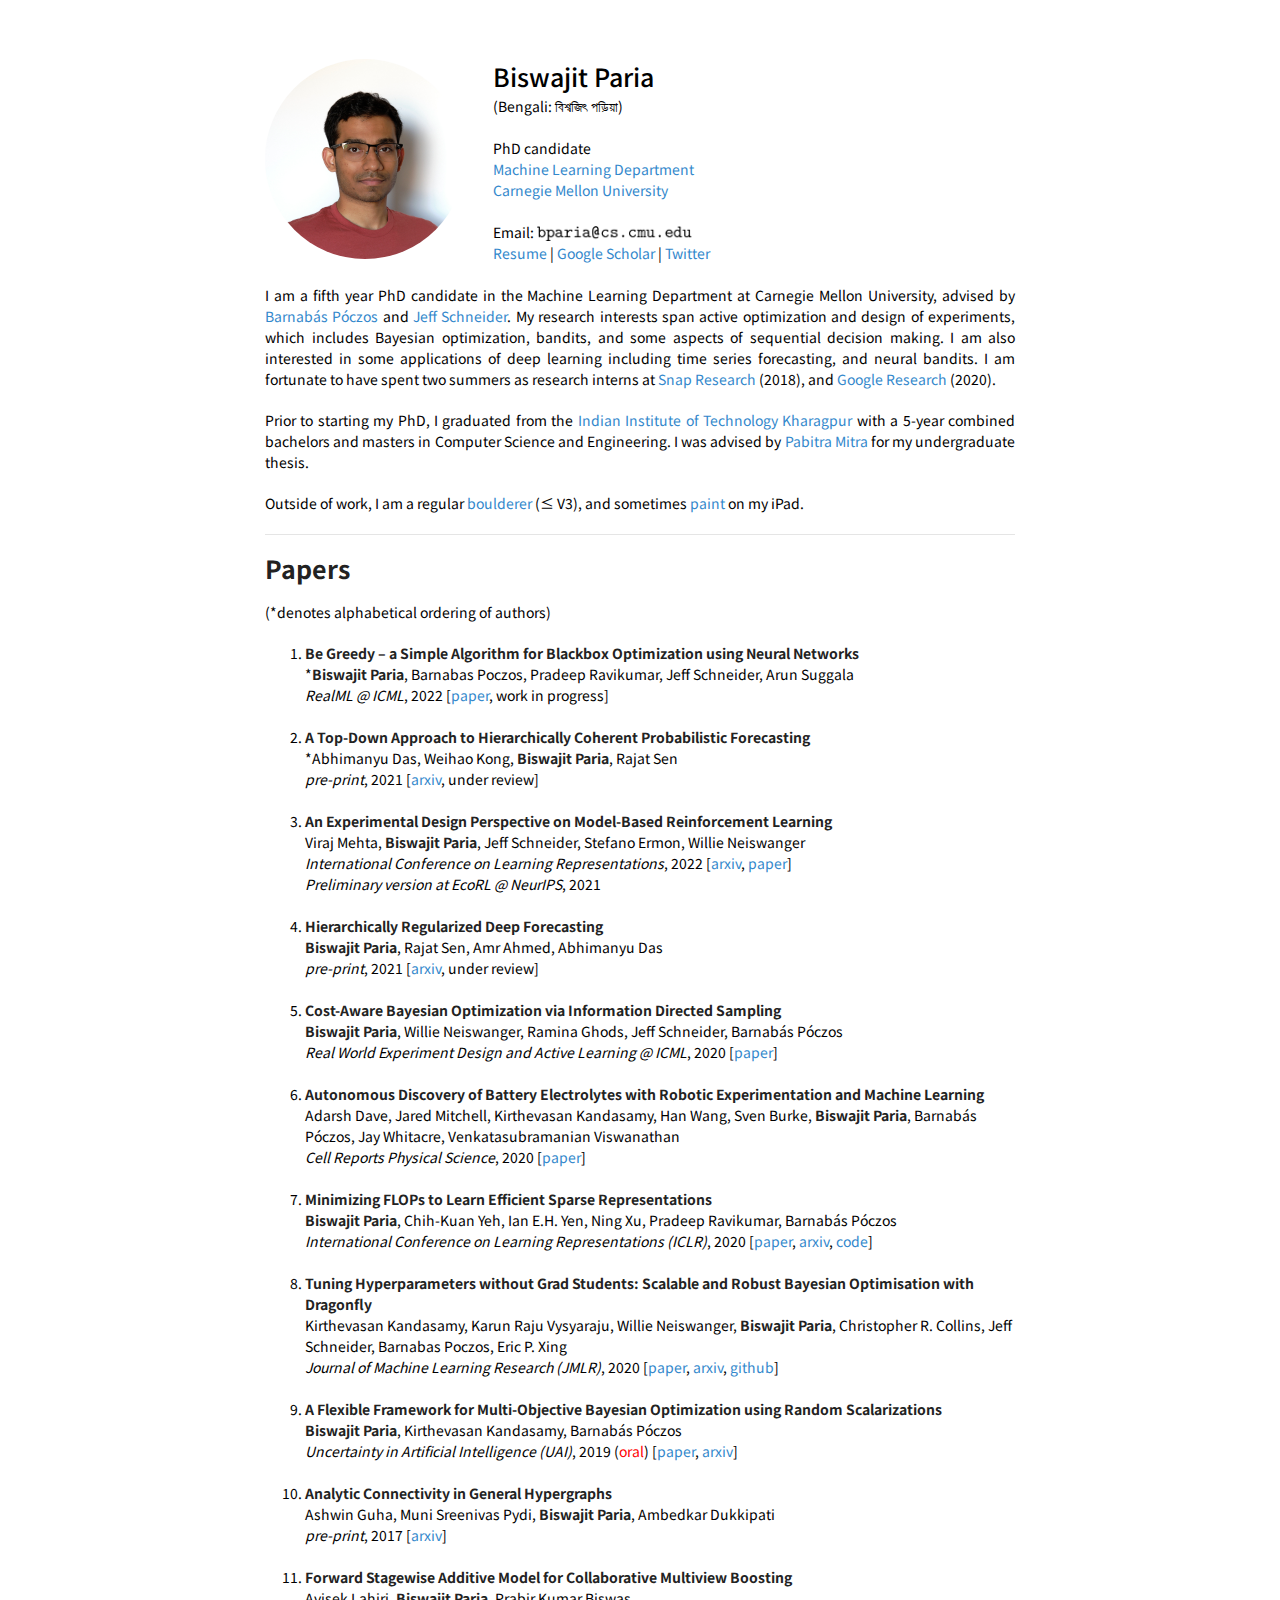
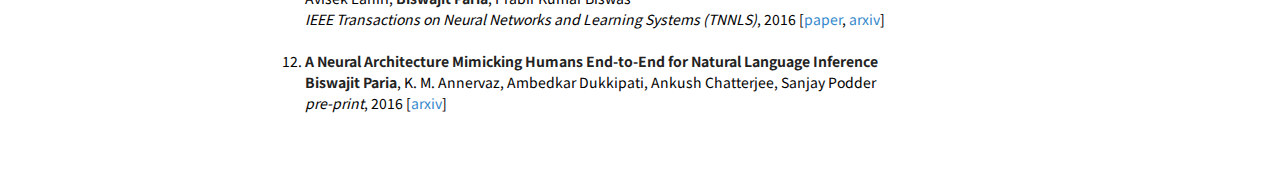
==== commit f90bcac0: "Added neural bandits paper" ====
--- a/index.html
+++ b/index.html
@@ -74,6 +74,12 @@
         <h1>Papers</h1>
         <p>(*denotes alphabetical ordering of authors)</p>
         <ol>
+            <li>
+                <b>Be Greedy – a Simple Algorithm for Blackbox Optimization using Neural Networks</b><br>
+                *<b>Biswajit Paria</b>, Barnabas Poczos, Pradeep Ravikumar, Jeff Schneider, Arun Suggala<br>
+                <i>RealML @ ICML</i>, 2022 [<a href="https://realworldml.github.io/files/cr/paper64.pdf">paper</a>, work in progress]
+            </li>
+            <br>
             <li>
                 <b>A Top-Down Approach to Hierarchically Coherent Probabilistic Forecasting</b><br>
                 *Abhimanyu Das, Weihao Kong, <b>Biswajit Paria</b>, Rajat Sen<br>
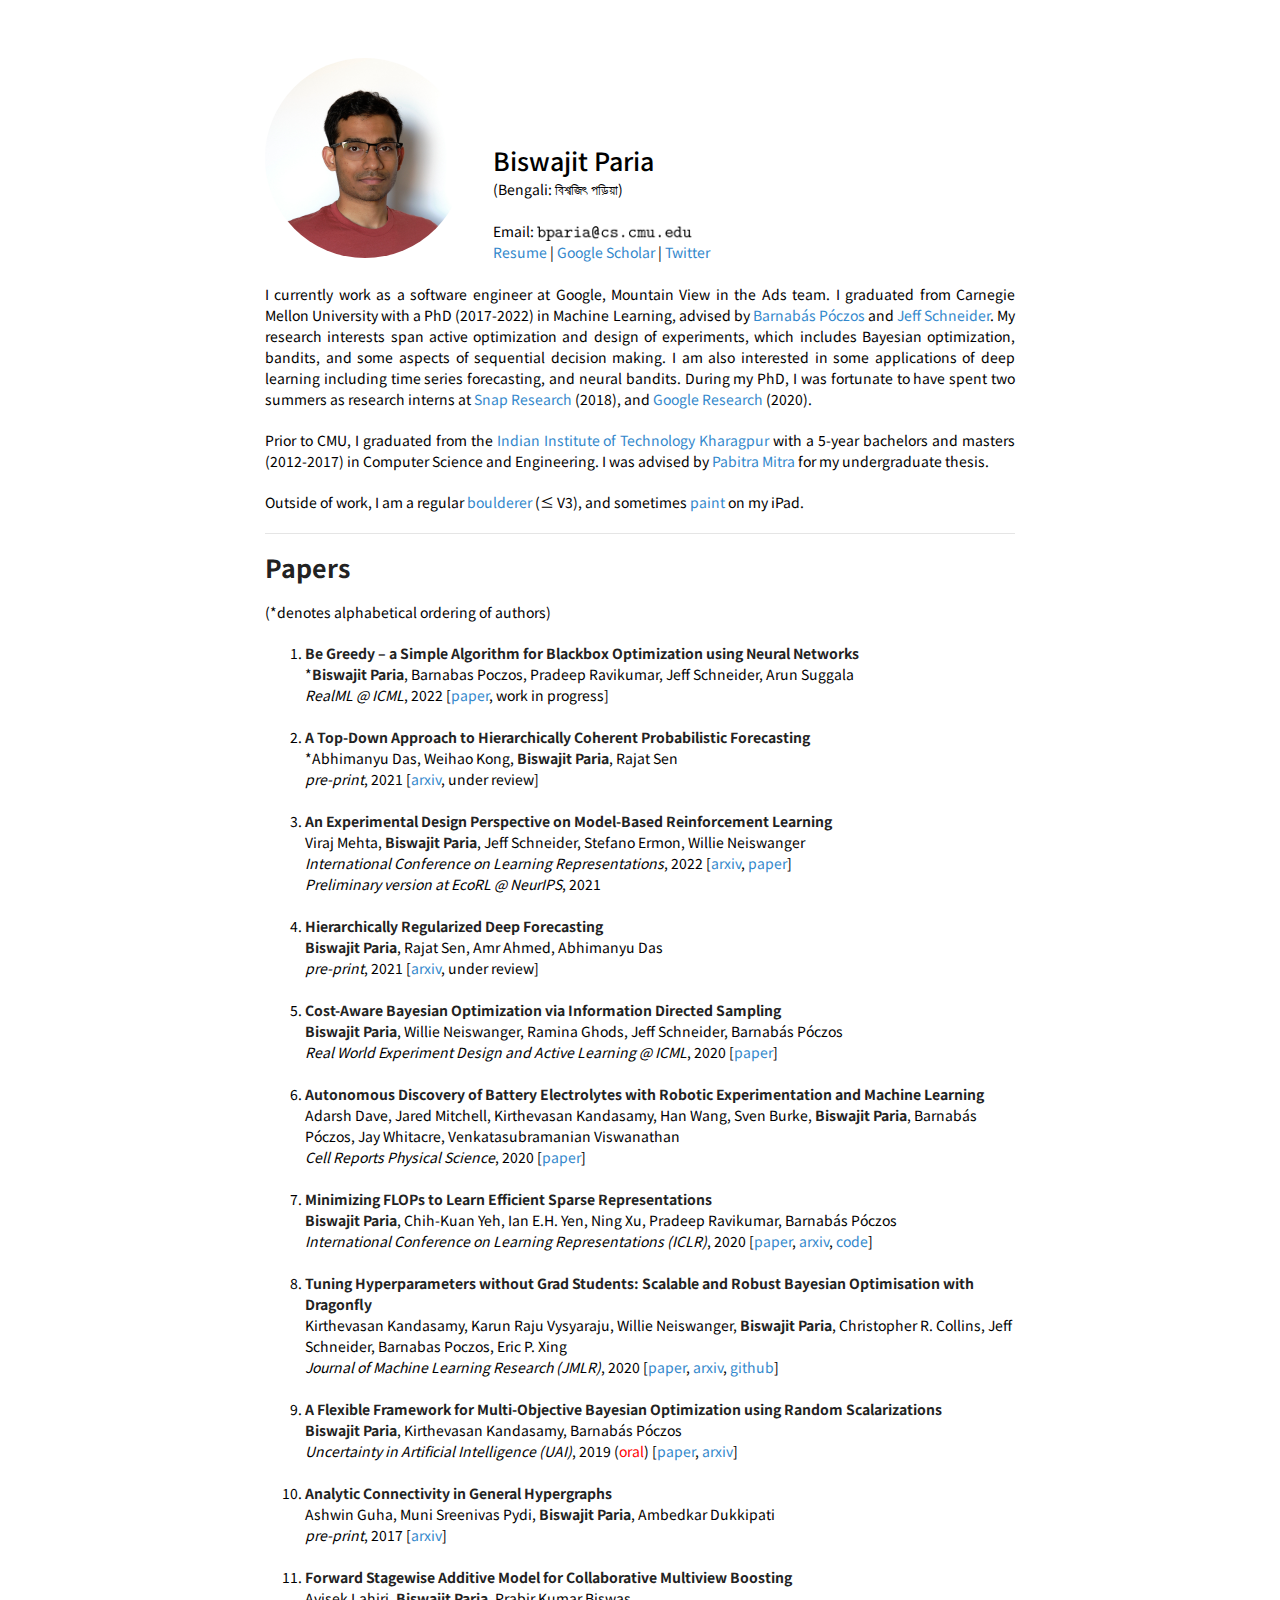
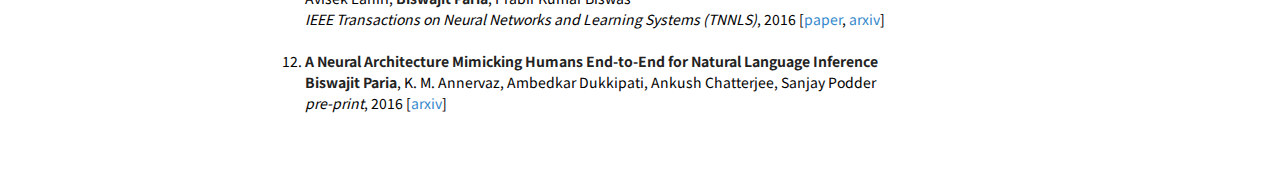
==== commit 62e31113: "Updated website after graduating" ====
--- a/index.html
+++ b/index.html
@@ -33,10 +33,7 @@
                     Biswajit Paria
                 </p>
                 (Bengali: বিশ্বজিৎ পড়িয়া)<br><br>
-                PhD candidate<br>
-                <a href="https://www.ml.cmu.edu/" target="_blank">Machine Learning Department</a><br>
-                <a href="https://www.cmu.edu/" target="_blank">Carnegie Mellon University</a><br>
-                <br>
+                
                 Email: <img align="center" src="./img/cmu_email.png" height=15/><br>
                 <a href="files/biswajit_resume.pdf">Resume</a> |
                 <a href="https://scholar.google.com/citations?user=8tgfu84AAAAJ&hl=en">Google Scholar</a> |
@@ -47,21 +44,21 @@
         <br>
 
         <p align='justify'>
-            I am a fifth year PhD candidate in the Machine Learning Department at
-            Carnegie Mellon University, advised by
+            I currently work as a software engineer at Google, Mountain View in the Ads team. I graduated from Carnegie Mellon University with a PhD (2017-2022) in
+            Machine Learning, advised by
             <a href="https://www.cs.cmu.edu/~bapoczos/">Barnabás Póczos</a> and
             <a href="https://www.cs.cmu.edu/~schneide/">Jeff Schneider</a>. My research interests
             span active optimization and design of experiments, which includes Bayesian optimization,
             bandits, and some aspects of sequential decision making. I am also interested in some applications
-            of deep learning including time series forecasting, and neural bandits. I am fortunate to have spent
+            of deep learning including time series forecasting, and neural bandits. During my PhD, I was fortunate to have spent
             two summers as research interns at
             <a href="https://research.snap.com/">Snap Research</a> (2018),
             and <a href="https://research.google/">Google Research</a> (2020).
         </p>
 
         <p align='justify'>
-            Prior to starting my PhD, I graduated from the <a href="http://iitkgp.ac.in">Indian Institute of Technology Kharagpur</a>
-            with a 5-year combined bachelors and masters in Computer Science and Engineering.
+            Prior to CMU, I graduated from the <a href="http://iitkgp.ac.in">Indian Institute of Technology Kharagpur</a>
+            with a 5-year bachelors and masters (2012-2017) in Computer Science and Engineering.
             I was advised by <a href="http://cse.iitkgp.ac.in/~pabitra/">Pabitra Mitra</a>
             for my undergraduate thesis.
         </p>
